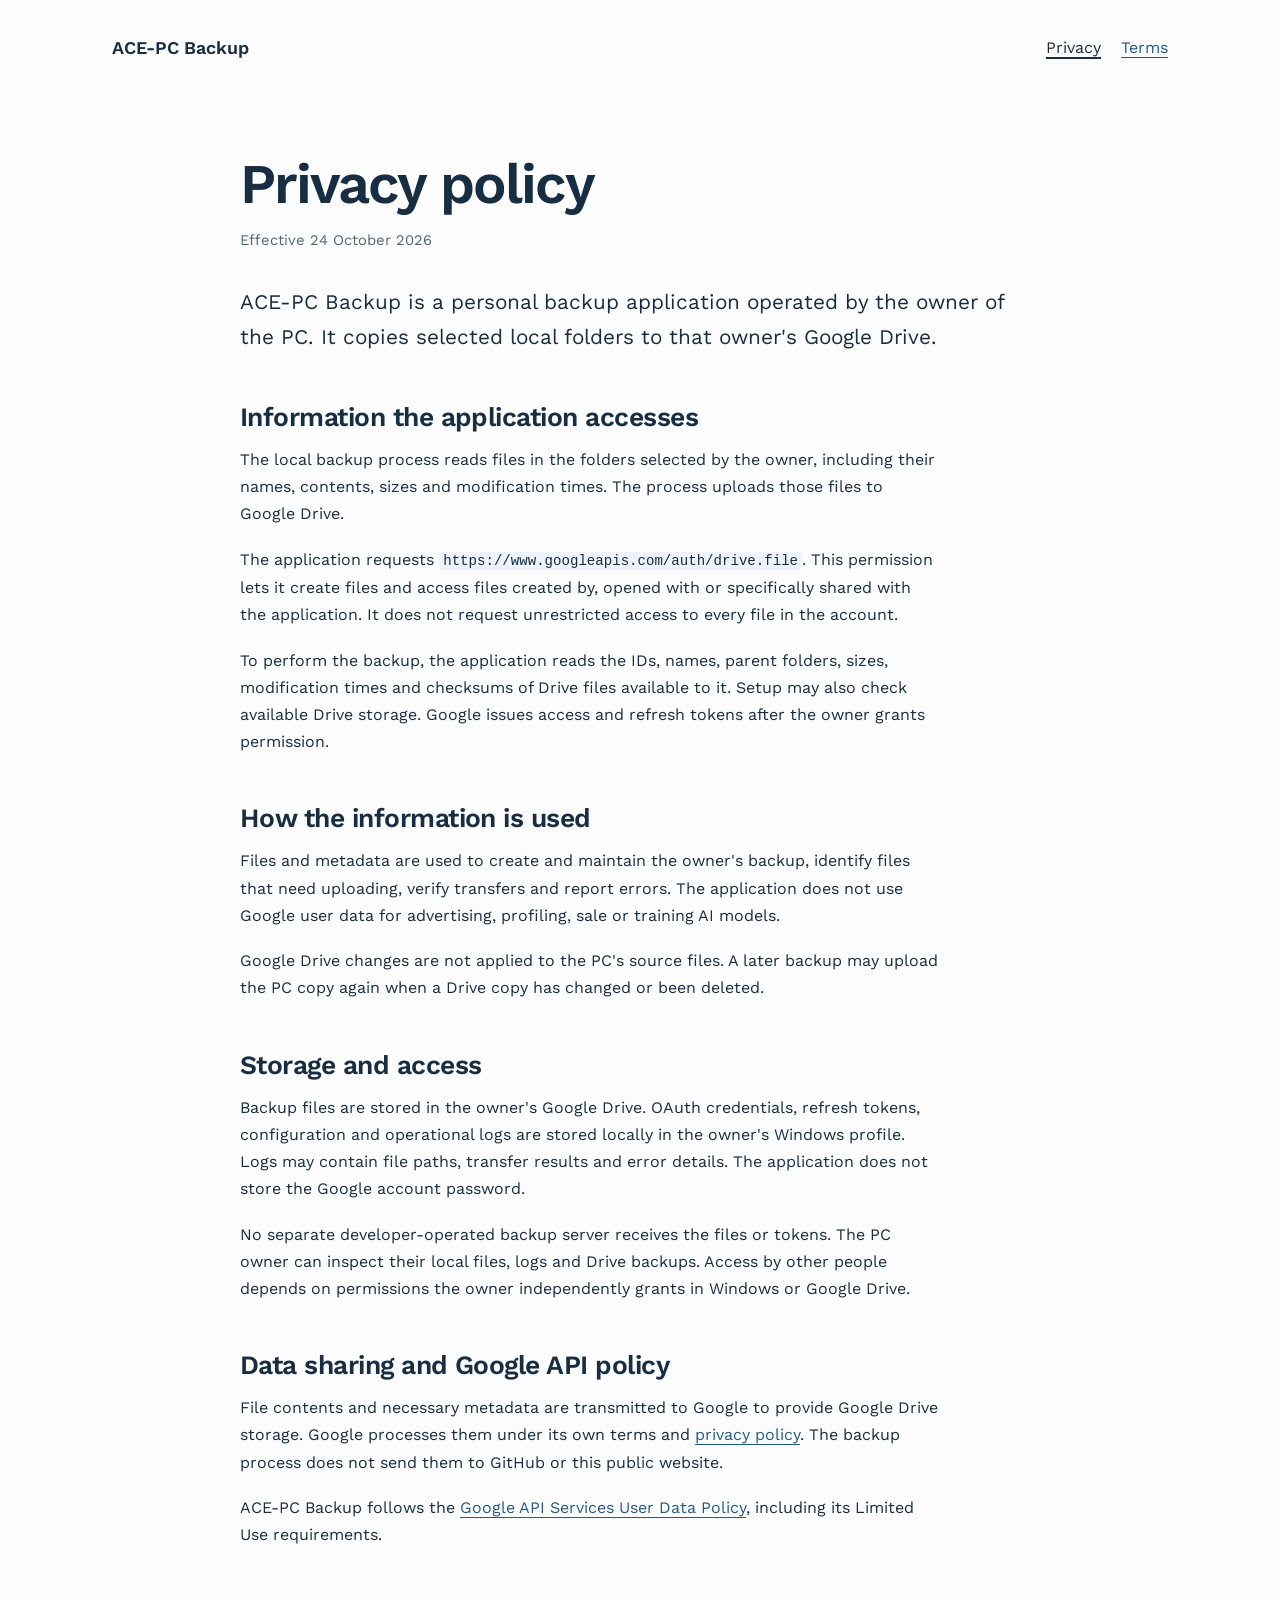
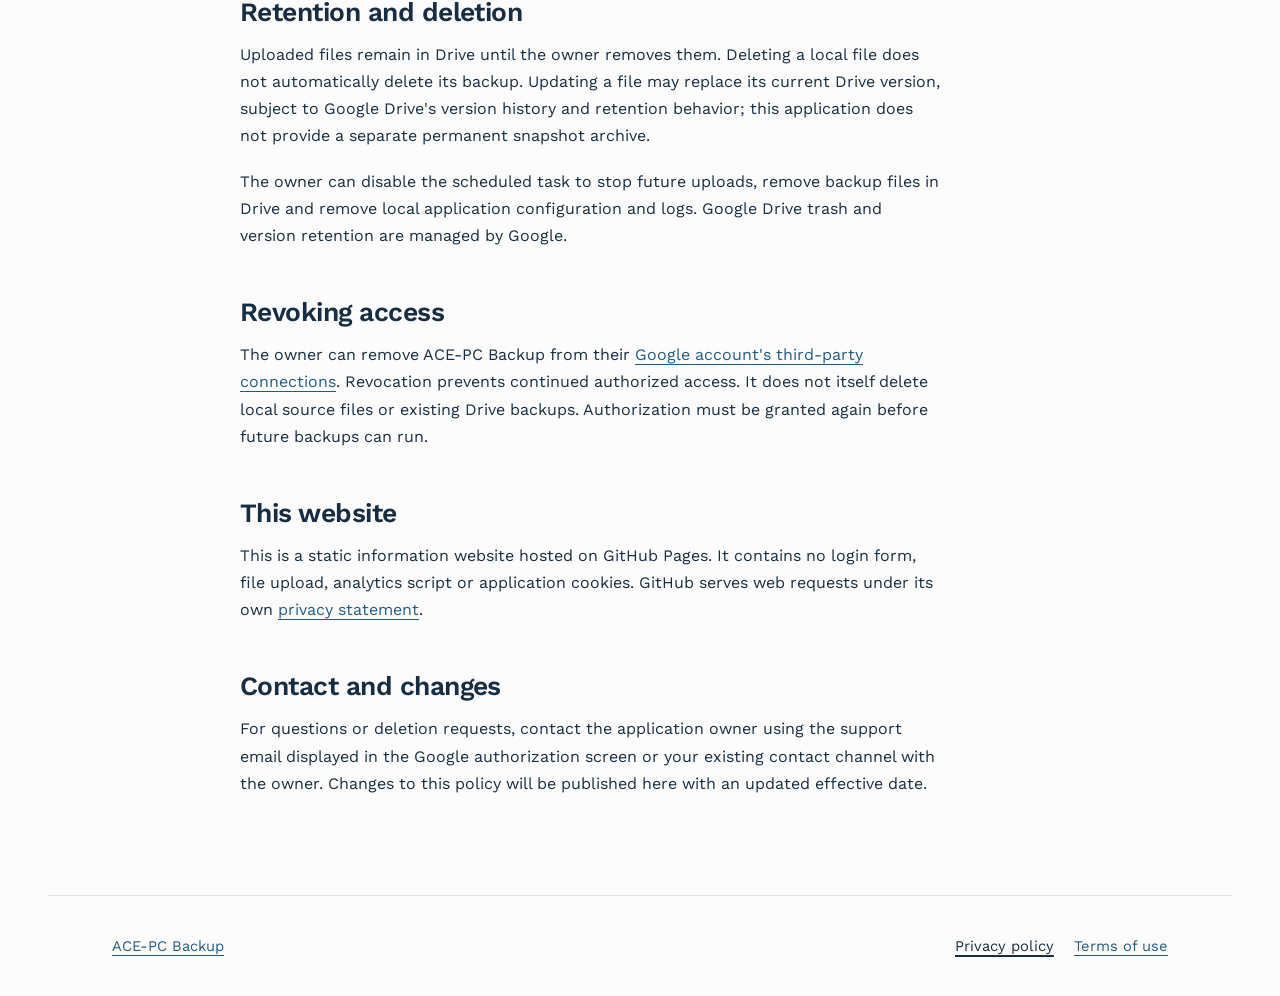
==== privacy.html @ f4613aa6 "Publish ACE-PC Backup application information and privacy policy" ====
<!doctype html>
<html lang="en">
<head>
  <meta charset="utf-8">
  <meta name="viewport" content="width=device-width, initial-scale=1">
  <meta name="description" content="How ACE-PC Backup accesses Google Drive, stores credentials locally and handles backup files.">
  <title>Privacy policy — ACE-PC Backup</title>
  <link rel="stylesheet" href="assets/site.css">
</head>
<body>
  <a class="skip-link" href="#main">Skip to content</a>
  <header class="site-header"><a class="brand" href="./">ACE-PC Backup</a><nav aria-label="Main navigation"><a href="privacy.html" aria-current="page">Privacy</a><a href="terms.html">Terms</a></nav></header>
  <main id="main" class="document">
    <h1>Privacy policy</h1>
    <p class="updated">Effective 24 October 2026</p>
    <p class="lead">ACE-PC Backup is a personal backup application operated by the owner of the PC. It copies selected local folders to that owner's Google Drive.</p>
    <section><h2>Information the application accesses</h2>
      <p>The local backup process reads files in the folders selected by the owner, including their names, contents, sizes and modification times. The process uploads those files to Google Drive.</p>
      <p>The application requests <code>https://www.googleapis.com/auth/drive.file</code>. This permission lets it create files and access files created by, opened with or specifically shared with the application. It does not request unrestricted access to every file in the account.</p>
      <p>To perform the backup, the application reads the IDs, names, parent folders, sizes, modification times and checksums of Drive files available to it. Setup may also check available Drive storage. Google issues access and refresh tokens after the owner grants permission.</p>
    </section>
    <section><h2>How the information is used</h2>
      <p>Files and metadata are used to create and maintain the owner's backup, identify files that need uploading, verify transfers and report errors. The application does not use Google user data for advertising, profiling, sale or training AI models.</p>
      <p>Google Drive changes are not applied to the PC's source files. A later backup may upload the PC copy again when a Drive copy has changed or been deleted.</p>
    </section>
    <section><h2>Storage and access</h2>
      <p>Backup files are stored in the owner's Google Drive. OAuth credentials, refresh tokens, configuration and operational logs are stored locally in the owner's Windows profile. Logs may contain file paths, transfer results and error details. The application does not store the Google account password.</p>
      <p>No separate developer-operated backup server receives the files or tokens. The PC owner can inspect their local files, logs and Drive backups. Access by other people depends on permissions the owner independently grants in Windows or Google Drive.</p>
    </section>
    <section><h2>Data sharing and Google API policy</h2>
      <p>File contents and necessary metadata are transmitted to Google to provide Google Drive storage. Google processes them under its own terms and <a href="https://policies.google.com/privacy">privacy policy</a>. The backup process does not send them to GitHub or this public website.</p>
      <p>ACE-PC Backup follows the <a href="https://developers.google.com/terms/api-services-user-data-policy">Google API Services User Data Policy</a>, including its Limited Use requirements.</p>
    </section>
    <section><h2>Retention and deletion</h2>
      <p>Uploaded files remain in Drive until the owner removes them. Deleting a local file does not automatically delete its backup. Updating a file may replace its current Drive version, subject to Google Drive's version history and retention behavior; this application does not provide a separate permanent snapshot archive.</p>
      <p>The owner can disable the scheduled task to stop future uploads, remove backup files in Drive and remove local application configuration and logs. Google Drive trash and version retention are managed by Google.</p>
    </section>
    <section><h2>Revoking access</h2>
      <p>The owner can remove ACE-PC Backup from their <a href="https://myaccount.google.com/connections">Google account's third-party connections</a>. Revocation prevents continued authorized access. It does not itself delete local source files or existing Drive backups. Authorization must be granted again before future backups can run.</p>
    </section>
    <section><h2>This website</h2>
      <p>This is a static information website hosted on GitHub Pages. It contains no login form, file upload, analytics script or application cookies. GitHub serves web requests under its own <a href="https://docs.github.com/en/site-policy/privacy-policies/github-general-privacy-statement">privacy statement</a>.</p>
    </section>
    <section><h2>Contact and changes</h2>
      <p>For questions or deletion requests, contact the application owner using the support email displayed in the Google authorization screen or your existing contact channel with the owner. Changes to this policy will be published here with an updated effective date.</p>
    </section>
  </main>
  <footer class="site-footer"><a href="./">ACE-PC Backup</a><nav aria-label="Legal navigation"><a href="privacy.html" aria-current="page">Privacy policy</a><a href="terms.html">Terms of use</a></nav></footer>
</body>
</html>
---- assets/site.css ----
@font-face {
  font-family: "Work Sans";
  src: url("work-sans.ttf") format("truetype");
  font-style: normal;
  font-weight: 100 900;
  font-display: swap;
}
:root {
  color-scheme: light;
  --paper: #fcfcfd;
  --ink: #172d41;
  --muted: #536578;
  --link: #235b84;
  --line: #dbe3eb;
  --wash: #edf3f8;
  --space: clamp(1.25rem, 5vw, 4rem);
  font-family: "Work Sans", sans-serif;
  color: var(--ink);
  background: var(--paper);
  font-size: 100%;
  line-height: 1.7;
}
* { box-sizing: border-box; }
body { margin: 0; }
::selection { background: #c8dfee; color: var(--ink); }
a { color: var(--link); text-underline-offset: .25em; text-decoration-thickness: 1px; }
a:hover { text-decoration-thickness: 2px; }
a:focus-visible { outline: 3px solid var(--link); outline-offset: 5px; border-radius: 2px; }
.skip-link { position: absolute; top: .5rem; left: var(--space); padding: .5rem 1rem; background: var(--paper); transform: translateY(-180%); z-index: 1; }
.skip-link:focus { transform: translateY(0); }
.site-header, .site-footer { max-width: 74rem; margin-inline: auto; padding: 1.5rem var(--space); display: flex; align-items: center; justify-content: space-between; gap: 1rem; }
.site-header { min-height: 6rem; }
.brand { color: var(--ink); font-size: 1.12rem; font-weight: 600; text-decoration: none; }
nav { display: flex; flex-wrap: wrap; gap: .25rem 1.25rem; }
nav a { display: inline-flex; align-items: center; min-height: 44px; padding-block: .5rem; }
nav a[aria-current] { color: var(--ink); text-decoration-thickness: 2px; }
main { max-width: 58rem; padding: 3.5rem var(--space) 5rem; margin: auto; }
.home { padding-top: clamp(3rem, 8vw, 7rem); }
h1, h2 { font-weight: 600; line-height: 1.15; text-wrap: balance; }
h1 { font-size: clamp(2.5rem, 7vw, 4.5rem); letter-spacing: -.035em; margin: 0 0 1.75rem; }
.document h1 { font-size: clamp(2.35rem, 5vw, 3.5rem); }
h2 { font-size: clamp(1.3rem, 3vw, 1.65rem); letter-spacing: -.02em; margin: 0 0 .85rem; }
p { max-width: 70ch; margin: 0 0 1.15rem; }
.lead { font-size: clamp(1.1rem, 2.5vw, 1.3rem); line-height: 1.65; }
section { margin-top: 3rem; }
.updated { color: var(--muted); margin: -1rem 0 2rem; font-size: .92rem; }
.transfer { display: flex; align-items: center; gap: 2rem; margin: 2.75rem 0 3.5rem; padding-block: 2rem; border-block: 1px solid var(--line); }
.transfer strong, .transfer span { display: block; }
.transfer strong { font-weight: 600; }
.transfer span { color: var(--muted); font-size: .95rem; }
.transfer svg { color: var(--link); flex-shrink: 0; }
code { font-family: ui-monospace, monospace; font-size: .88em; background: var(--wash); padding: .1em .3em; border-radius: 3px; overflow-wrap: anywhere; }
.text-link { display: inline-flex; min-height: 44px; align-items: center; font-weight: 500; }
.site-footer { border-top: 1px solid var(--line); color: var(--muted); font-size: .92rem; padding-block: 1.75rem; }
@media (max-width: 520px) {
  .site-header, .site-footer { align-items: flex-start; }
  .site-header { flex-direction: column; gap: .25rem; padding-bottom: .75rem; }
  main { padding-top: 2.5rem; padding-bottom: 3rem; }
  .transfer { gap: 1rem; flex-direction: column; align-items: flex-start; }
  .transfer svg { width: 50px; margin-block: .25rem; }
  .site-footer { flex-direction: column; gap: .25rem; }
}
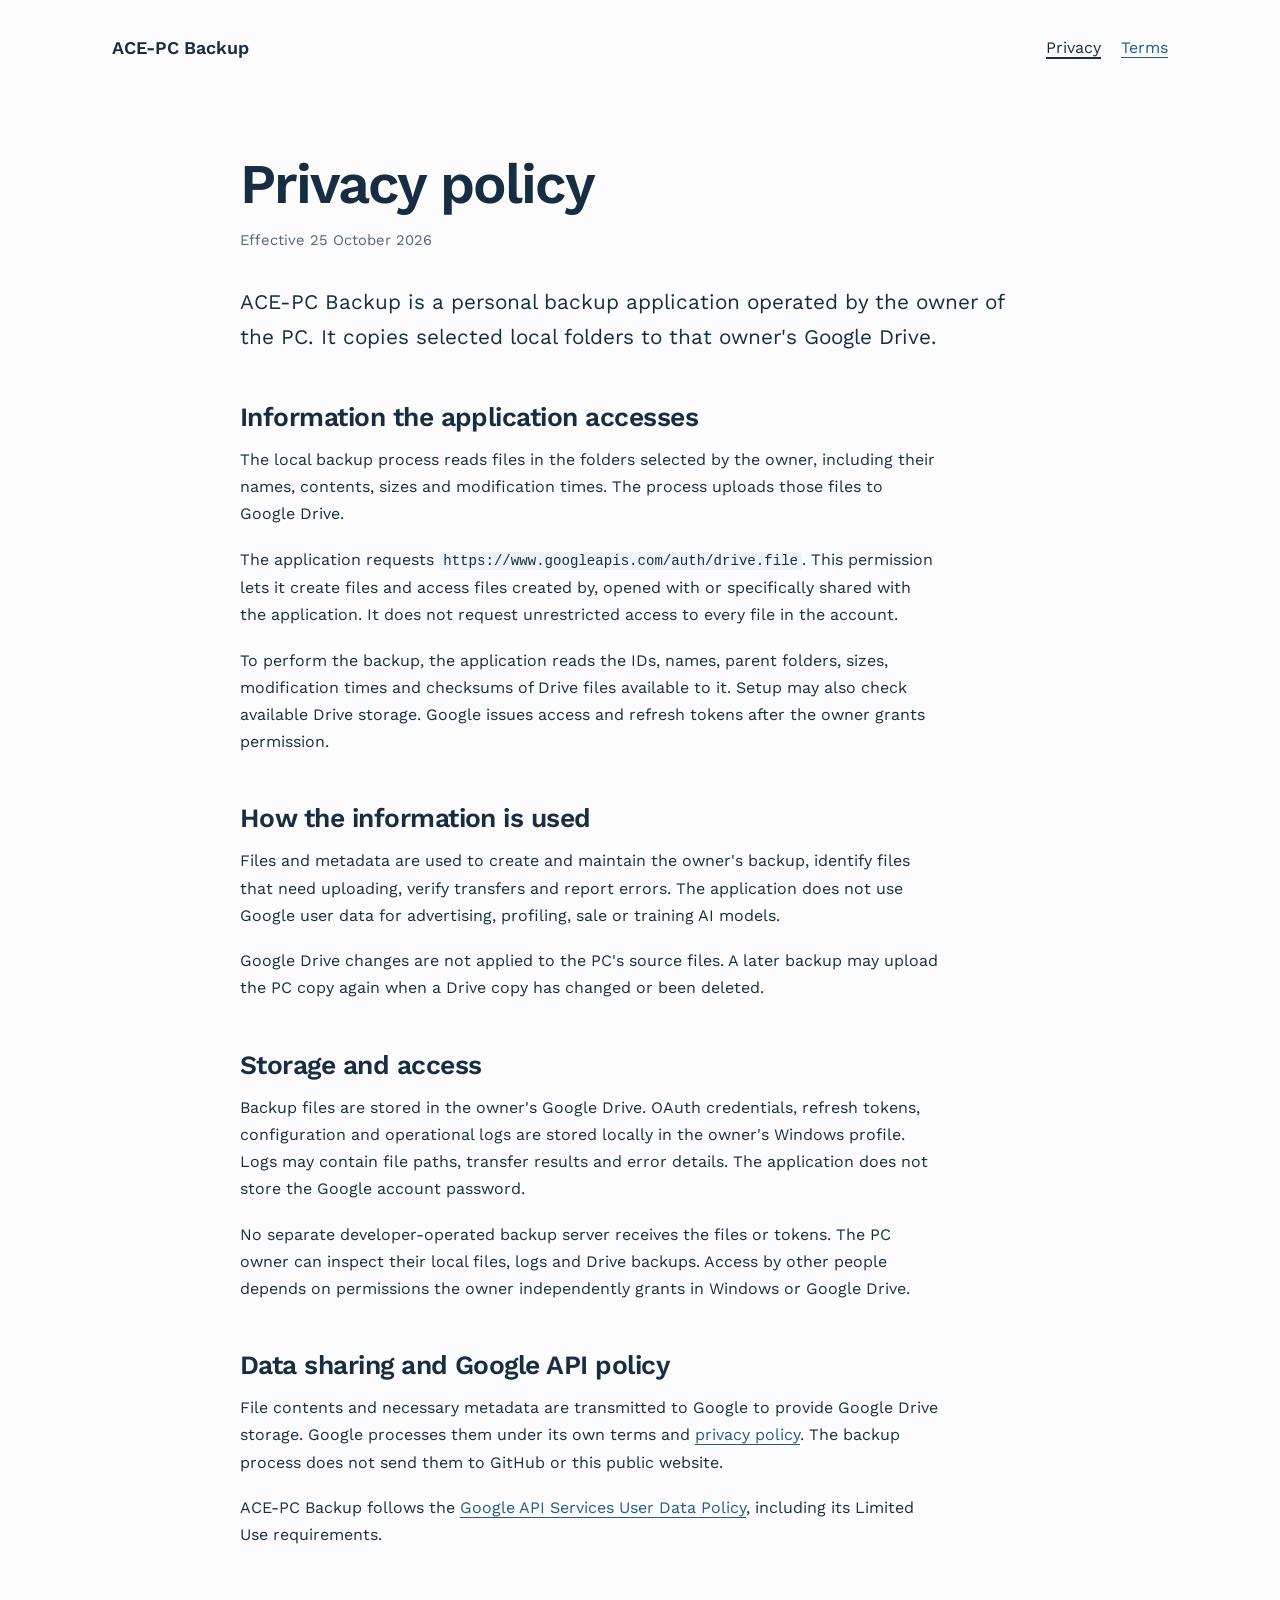
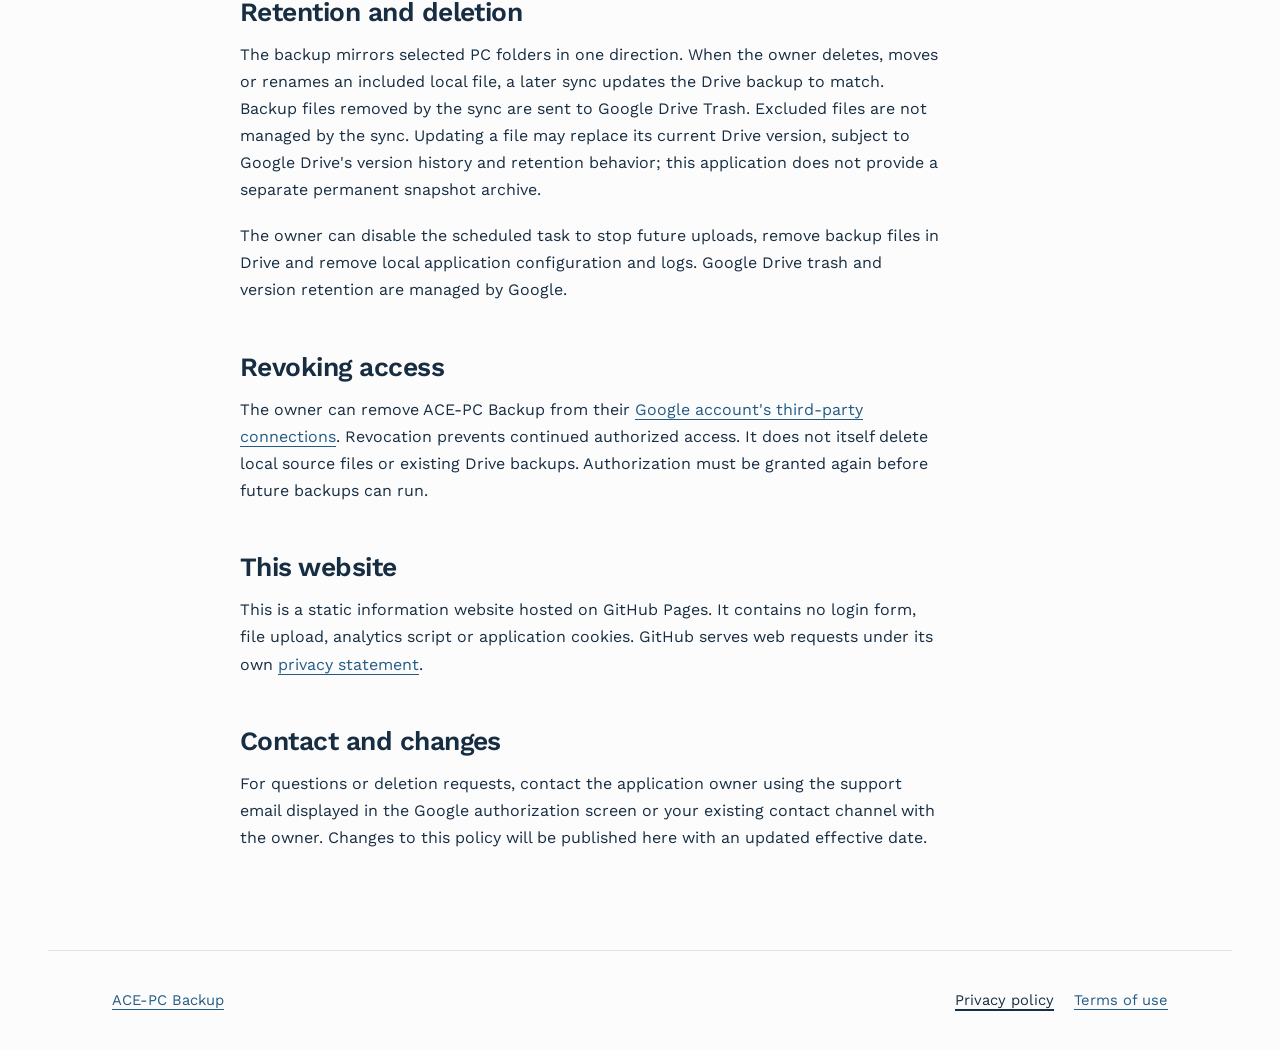
==== commit 347a0e28: "Document one-way mirroring of local deletions and renames" ====
--- a/privacy.html
+++ b/privacy.html
@@ -12,7 +12,7 @@
   <header class="site-header"><a class="brand" href="./">ACE-PC Backup</a><nav aria-label="Main navigation"><a href="privacy.html" aria-current="page">Privacy</a><a href="terms.html">Terms</a></nav></header>
   <main id="main" class="document">
     <h1>Privacy policy</h1>
-    <p class="updated">Effective 24 October 2026</p>
+    <p class="updated">Effective 25 October 2026</p>
     <p class="lead">ACE-PC Backup is a personal backup application operated by the owner of the PC. It copies selected local folders to that owner's Google Drive.</p>
     <section><h2>Information the application accesses</h2>
       <p>The local backup process reads files in the folders selected by the owner, including their names, contents, sizes and modification times. The process uploads those files to Google Drive.</p>
@@ -32,7 +32,7 @@
       <p>ACE-PC Backup follows the <a href="https://developers.google.com/terms/api-services-user-data-policy">Google API Services User Data Policy</a>, including its Limited Use requirements.</p>
     </section>
     <section><h2>Retention and deletion</h2>
-      <p>Uploaded files remain in Drive until the owner removes them. Deleting a local file does not automatically delete its backup. Updating a file may replace its current Drive version, subject to Google Drive's version history and retention behavior; this application does not provide a separate permanent snapshot archive.</p>
+      <p>The backup mirrors selected PC folders in one direction. When the owner deletes, moves or renames an included local file, a later sync updates the Drive backup to match. Backup files removed by the sync are sent to Google Drive Trash. Excluded files are not managed by the sync. Updating a file may replace its current Drive version, subject to Google Drive's version history and retention behavior; this application does not provide a separate permanent snapshot archive.</p>
       <p>The owner can disable the scheduled task to stop future uploads, remove backup files in Drive and remove local application configuration and logs. Google Drive trash and version retention are managed by Google.</p>
     </section>
     <section><h2>Revoking access</h2>
